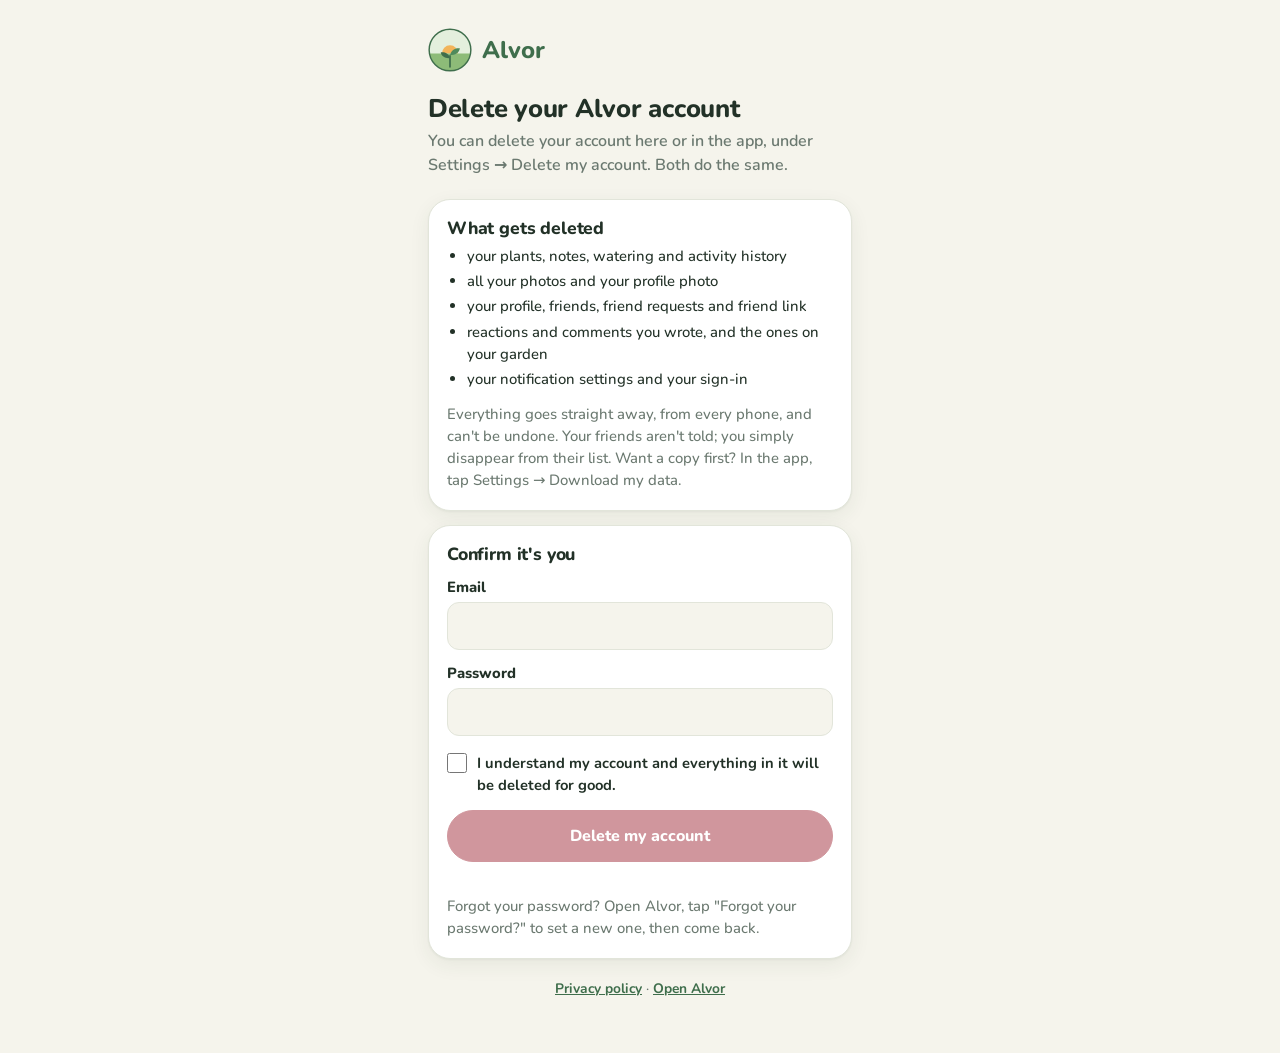
==== delete-account.html @ 07b19ea3 "Add files via upload" ====
<!doctype html>
<html lang="en">
<head>
<meta charset="utf-8">
<meta name="viewport" content="width=device-width, initial-scale=1, viewport-fit=cover">
<meta name="theme-color" content="#F5F4EC">
<title>Alvor · Delete your account</title>
<link rel="icon" href="icon-192.png">
<link rel="preconnect" href="https://fonts.googleapis.com">
<link rel="preconnect" href="https://fonts.gstatic.com" crossorigin>
<link href="https://fonts.googleapis.com/css2?family=Nunito:wght@500;600;700;800&display=swap" rel="stylesheet">
<style>
:root{
  --bg:#F5F4EC; --surface:#FFFFFF; --ink:#223127; --muted:#6B7970; --line:#E2E5DA;
  --fern:#3F6E4C; --fern-soft:#E7F0E2; --on-fern:#FFFFFF;
  --shadow:0 1px 2px rgba(40,60,40,.05), 0 6px 20px rgba(40,70,40,.07);
}
@media (prefers-color-scheme: dark){ :root{ --bg:#141A16; --surface:#1C241E; --ink:#E6EDE7; --muted:#9DAAA1; --line:#2C3830; --fern:#7CB88E; --fern-soft:#223328; --on-fern:#0E1711; --shadow:none; } }
:root{box-sizing:border-box;padding-top:env(safe-area-inset-top,0px);padding-bottom:env(safe-area-inset-bottom,0px)}
*,*::before,*::after{box-sizing:inherit}
html{height:100%}
body{margin:0;min-height:100%;background:var(--bg);color:var(--ink);font:500 16px/1.5 "Nunito","Segoe UI",system-ui,sans-serif;-webkit-text-size-adjust:100%}
main{max-width:460px;margin:0 auto;padding:28px 18px 40px}
h1,h2{font-weight:800;line-height:1.15;margin:0;letter-spacing:-.01em}
.logo{display:flex;align-items:center;gap:10px;margin-bottom:22px}
.logo svg{width:44px;height:44px}
.logo b{font-size:1.5rem;font-weight:800;color:var(--fern)}
.hero{display:flex;align-items:center;gap:14px;margin-bottom:8px}
.av{width:60px;height:60px;border-radius:50%;overflow:hidden;background:var(--fern-soft);color:var(--fern);display:flex;align-items:center;justify-content:center;font-weight:800;font-size:1.5rem;flex-shrink:0}
.av img{width:100%;height:100%;object-fit:cover;display:block}
.hero h1{font-size:1.6rem}
.lead{color:var(--muted);font-weight:600;margin:6px 0 22px}
.step{background:var(--surface);border-radius:22px;padding:18px;box-shadow:var(--shadow);margin-bottom:14px;border:1px solid var(--line)}
.step h2{font-size:1.1rem;display:flex;align-items:center;gap:10px;margin-bottom:6px}
.num{width:28px;height:28px;border-radius:50%;background:var(--fern);color:var(--on-fern);display:inline-flex;align-items:center;justify-content:center;font-size:.9rem;flex-shrink:0}
.step p{margin:0 0 12px;color:var(--muted);font-size:.93rem}
.step p:last-child{margin-bottom:0}
.btn{display:flex;align-items:center;justify-content:center;width:100%;border:1px solid var(--line);background:var(--surface);color:var(--ink);border-radius:999px;padding:13px 16px;font:inherit;font-weight:800;text-decoration:none;cursor:pointer}
.btn.primary{background:var(--fern);border-color:var(--fern);color:var(--on-fern);box-shadow:0 3px 10px color-mix(in srgb,var(--fern) 30%,transparent)}
.btn+.btn{margin-top:10px}
.small{font-size:.86rem;color:var(--muted)}
.linkish{background:none;border:0;padding:0;font:inherit;color:var(--fern);font-weight:800;text-decoration:underline;cursor:pointer}
.warn{background:var(--fern-soft);border-radius:14px;padding:10px 12px;font-size:.88rem;color:var(--ink);margin:0 0 12px}
.foot{text-align:center;margin-top:20px}
[hidden]{display:none!important}
</style>
<style>
:root{--danger:#A3303D;--danger-soft:#F5DDE0}
@media (prefers-color-scheme: dark){ :root{ --danger:#EE8A94; --danger-soft:#3A1E22; } }
h1{font-size:1.6rem;margin-bottom:6px}
ul{margin:0 0 12px;padding-left:20px;color:var(--ink);font-size:.93rem}
li{margin:3px 0}
label{display:block;font-weight:800;font-size:.92rem;margin:12px 0 4px}
input[type=email],input[type=password]{width:100%;border:1px solid var(--line);background:var(--bg);color:var(--ink);border-radius:12px;padding:11px 12px;font:inherit}
.tick{display:flex;gap:10px;align-items:flex-start;font-weight:700;font-size:.92rem;margin:16px 0 14px}
.tick input{width:20px;height:20px;margin:1px 0 0;accent-color:var(--danger);flex-shrink:0}
.btn.danger{background:var(--danger);border-color:var(--danger);color:var(--surface)}
.btn:disabled{opacity:.5;cursor:default}
.msg{min-height:1.4em;margin:12px 0 0;font-weight:700;color:var(--danger);font-size:.92rem}
a{color:var(--fern);font-weight:700}
.done h2{font-size:1.2rem;margin-bottom:8px}
</style>
</head>
<body>
<main>
  <div class="logo"><svg xmlns="http://www.w3.org/2000/svg" viewBox="12 12 76 76" aria-hidden="true"><circle cx="50" cy="50" r="36" fill="#E4EFDD"/><path d="M36 56a14 14 0 0 1 28 0z" fill="#F2B45A"/><path d="M14.5 56A36 36 0 0 0 85.5 56Z" fill="#8DBB78"/><path d="M50 79V60" stroke="#3F6E4C" stroke-width="3" stroke-linecap="round"/><path d="M50 64c-2-8-9-11-16-10 1 7 8 11 16 10z" fill="#3F6E4C"/><path d="M50 59c2-9 9-13 17-12-1 8-8 12-17 12z" fill="#4F8A5B"/><circle cx="50" cy="50" r="36" fill="none" stroke="#3F6E4C" stroke-width="2.5"/></svg><b>Alvor</b></div>
  <h1>Delete your Alvor account</h1>
  <p class="lead">You can delete your account here or in the app, under Settings → Delete my account. Both do the same.</p>

  <div class="step" id="info">
    <h2>What gets deleted</h2>
    <ul>
      <li>your plants, notes, watering and activity history</li>
      <li>all your photos and your profile photo</li>
      <li>your profile, friends, friend requests and friend link</li>
      <li>reactions and comments you wrote, and the ones on your garden</li>
      <li>your notification settings and your sign-in</li>
    </ul>
    <p>Everything goes straight away, from every phone, and can't be undone. Your friends aren't told; you simply disappear from their list. Want a copy first? In the app, tap Settings → Download my data.</p>
  </div>

  <div class="step" id="form">
    <h2>Confirm it's you</h2>
    <form id="f" autocomplete="on" novalidate>
      <label for="email">Email</label>
      <input id="email" type="email" autocomplete="email" autocapitalize="none" spellcheck="false" required>
      <label for="pass">Password</label>
      <input id="pass" type="password" autocomplete="current-password" required>
      <label class="tick"><input type="checkbox" id="sure"><span>I understand my account and everything in it will be deleted for good.</span></label>
      <button class="btn danger" id="go" type="submit" disabled>Delete my account</button>
    </form>
    <p class="msg" id="msg" role="alert"></p>
    <p class="small">Forgot your password? Open Alvor, tap "Forgot your password?" to set a new one, then come back. <span id="mailRow" hidden>Or write to <a id="mail" href="#"></a> from your account's email.</span></p>
  </div>

  <div class="step done" id="done" hidden>
    <h2>Your account has been deleted</h2>
    <p>Everything in it is gone. If Alvor is installed on a phone, you can uninstall it. Thank you for growing with Alvor.</p>
  </div>

  <p class="foot small"><a href="privacy.html">Privacy policy</a> · <a href="./">Open Alvor</a></p>
</main>
<script>
const SUPABASE_URL = "https://ihufhwnwzmzuhfxiwbal.supabase.co";
const SUPABASE_KEY = "sb_publishable_v82YQhQIPQ31xuOArsKzGg_6LZ7e1US";
/* The email for privacy questions (same as in privacy.html). */
const CONTACT_EMAIL = "";

const $ = s => document.querySelector(s);
if(CONTACT_EMAIL){ $("#mail").href = "mailto:" + CONTACT_EMAIL + "?subject=" + encodeURIComponent("Delete my Alvor account"); $("#mail").textContent = CONTACT_EMAIL; $("#mailRow").hidden = false; }
$("#sure").addEventListener("change", () => { $("#go").disabled = !$("#sure").checked; });
$("#f").addEventListener("submit", async e => {
  e.preventDefault();
  const email = $("#email").value.trim().toLowerCase(), password = $("#pass").value;
  const say = m => { $("#msg").textContent = m; };
  if(!email || !password){ say("Enter your email and password."); return; }
  $("#go").disabled = true; say("");
  try{
    // 1. Sign in, to prove it's you.
    const r = await fetch(`${SUPABASE_URL}/auth/v1/token?grant_type=password`, {method:"POST",
      headers:{"Content-Type":"application/json", "apikey":SUPABASE_KEY}, body:JSON.stringify({email, password})});
    const s = await r.json().catch(() => ({}));
    if(!r.ok || !s.access_token){ say("That email and password don't match an Alvor account."); $("#go").disabled = false; return; }
    // 2. Delete everything.
    const d = await fetch(`${SUPABASE_URL}/functions/v1/account`, {method:"POST",
      headers:{"Content-Type":"application/json", "apikey":SUPABASE_KEY, "Authorization":"Bearer " + s.access_token},
      body:JSON.stringify({action:"delete", password})});
    const j = await d.json().catch(() => ({}));
    if(!d.ok){ say(j.error || "Couldn't delete the account. Try again in a minute."); $("#go").disabled = false; return; }
    $("#pass").value = "";
    $("#form").hidden = true; $("#info").hidden = true; $("#done").hidden = false;
    $("#done").scrollIntoView({block:"start"});
  }catch(err){ say("Couldn't reach Alvor. Check your connection and try again."); $("#go").disabled = false; }
});
</script>
</body>
</html>
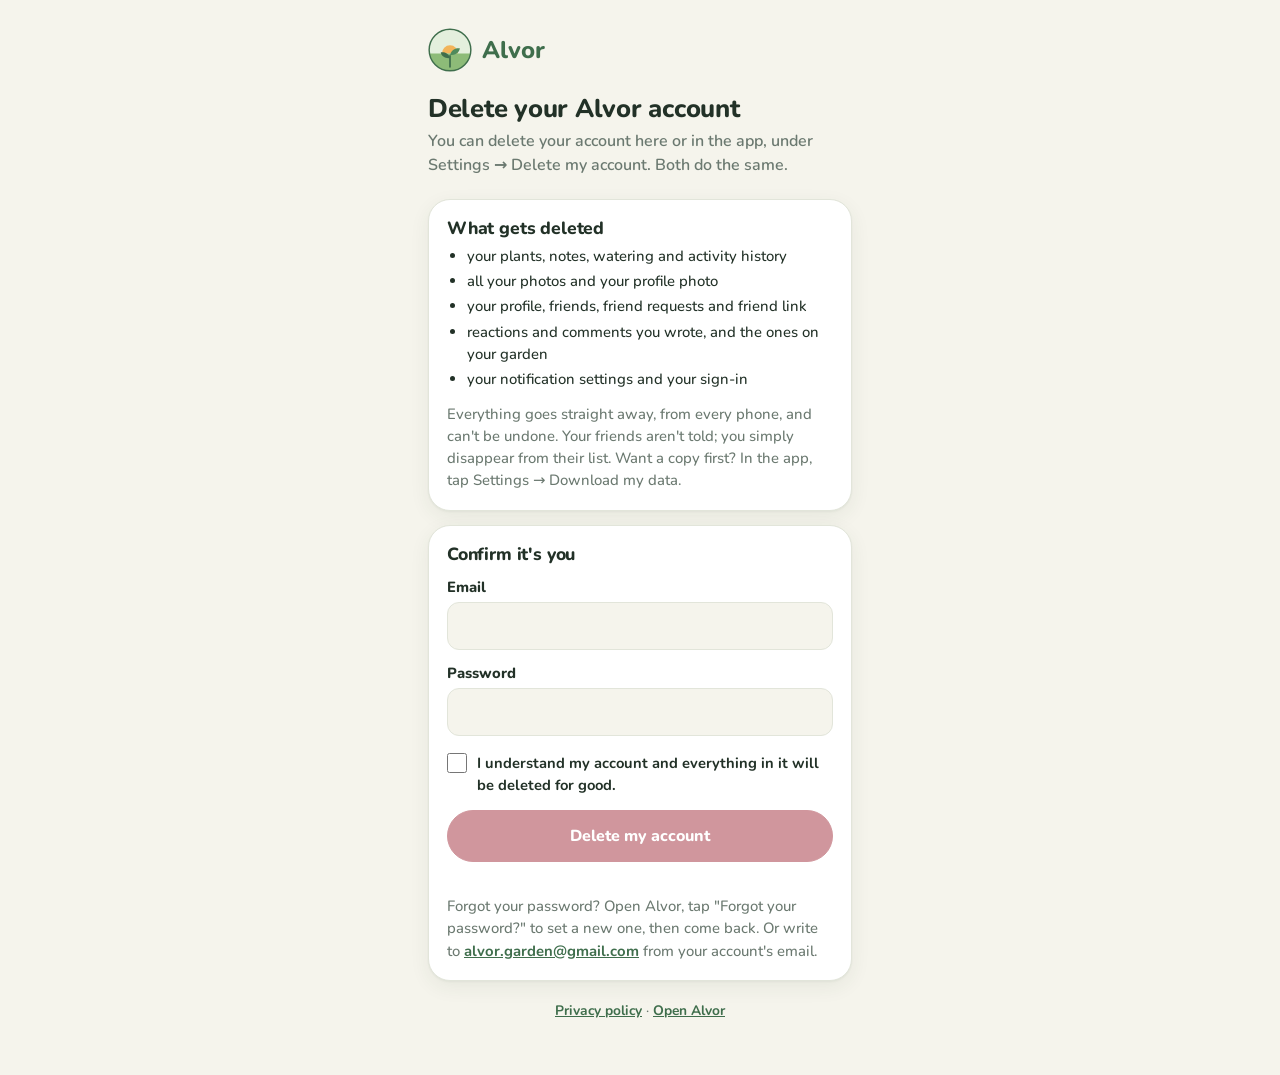
==== commit ca73121f: "Update delete-account.html" ====
--- a/delete-account.html
+++ b/delete-account.html
@@ -104,7 +104,7 @@
 const SUPABASE_URL = "https://ihufhwnwzmzuhfxiwbal.supabase.co";
 const SUPABASE_KEY = "sb_publishable_v82YQhQIPQ31xuOArsKzGg_6LZ7e1US";
 /* The email for privacy questions (same as in privacy.html). */
-const CONTACT_EMAIL = "";
+const CONTACT_EMAIL = "alvor.garden@gmail.com";
 
 const $ = s => document.querySelector(s);
 if(CONTACT_EMAIL){ $("#mail").href = "mailto:" + CONTACT_EMAIL + "?subject=" + encodeURIComponent("Delete my Alvor account"); $("#mail").textContent = CONTACT_EMAIL; $("#mailRow").hidden = false; }
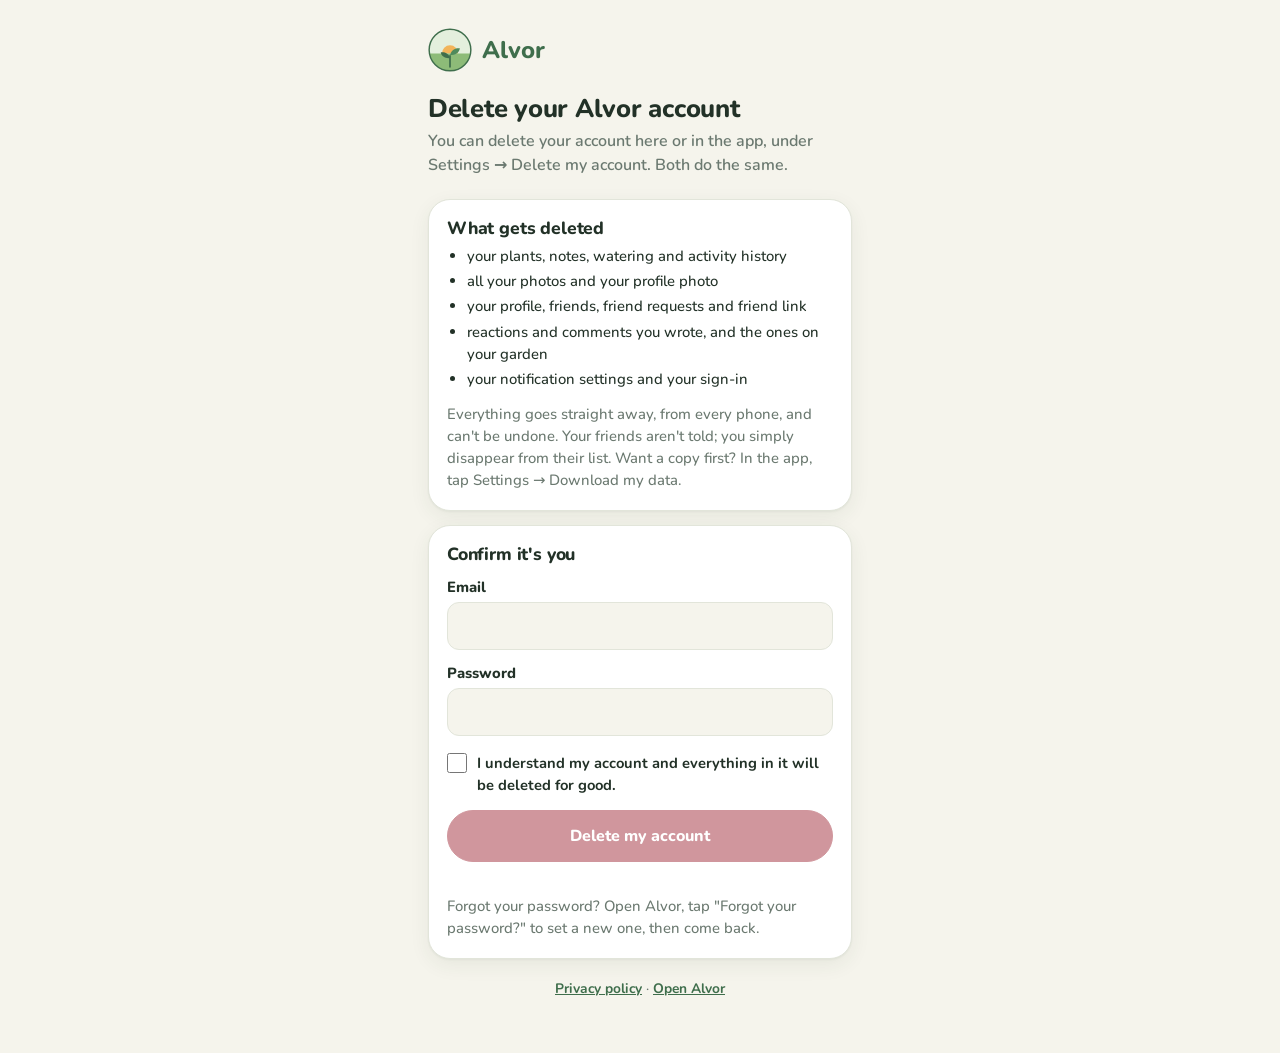
==== commit 457176d2: "Add files via upload" ====
--- a/delete-account.html
+++ b/delete-account.html
@@ -104,33 +104,67 @@
 const SUPABASE_URL = "https://ihufhwnwzmzuhfxiwbal.supabase.co";
 const SUPABASE_KEY = "sb_publishable_v82YQhQIPQ31xuOArsKzGg_6LZ7e1US";
 /* The email for privacy questions (same as in privacy.html). */
-const CONTACT_EMAIL = "alvor.garden@gmail.com";
+const CONTACT_EMAIL = "";
 
+/* English or Spanish: the choice made in Alvor on this phone, or the phone's language (?lang=es or ?lang=en also works). */
+const ES = {
+  "Delete your Alvor account":"Borra tu cuenta de Alvor", "Alvor · Delete your account":"Alvor · Borrar tu cuenta",
+  "You can delete your account here or in the app, under Settings → Delete my account. Both do the same.":"Puedes borrar tu cuenta aquí o en la app, en Ajustes → Borrar mi cuenta. Las dos hacen lo mismo.",
+  "What gets deleted":"Qué se borra", "your plants, notes, watering and activity history":"tus plantas, notas, riegos e historial de actividad",
+  "all your photos and your profile photo":"todas tus fotos y tu foto de perfil", "your profile, friends, friend requests and friend link":"tu perfil, amigos, solicitudes de amistad y enlace de amistad",
+  "reactions and comments you wrote, and the ones on your garden":"las reacciones y comentarios que escribiste, y los de tu jardín", "your notification settings and your sign-in":"tus ajustes de avisos y tu inicio de sesión",
+  "Everything goes straight away, from every phone, and can't be undone. Your friends aren't told; you simply disappear from their list. Want a copy first? In the app, tap Settings → Download my data.":"Todo se borra en el momento, de todos los móviles, y no se puede deshacer. A tus amigos no se les avisa; simplemente desapareces de su lista. ¿Quieres una copia antes? En la app, toca Ajustes → Descargar mis datos.",
+  "Confirm it's you":"Confirma que eres tú", "Email":"Correo", "Password":"Contraseña",
+  "I understand my account and everything in it will be deleted for good.":"Entiendo que mi cuenta y todo lo que contiene se borrarán para siempre.", "Delete my account":"Borrar mi cuenta",
+  "Forgot your password? Open Alvor, tap \"Forgot your password?\" to set a new one, then come back.":"¿Has olvidado la contraseña? Abre Alvor, toca «¿Has olvidado la contraseña?» para poner una nueva y vuelve aquí.",
+  "Or write to":"O escribe a", "from your account's email.":"desde el correo de tu cuenta.", "Your account has been deleted":"Tu cuenta se ha borrado",
+  "Everything in it is gone. If Alvor is installed on a phone, you can uninstall it. Thank you for growing with Alvor.":"Todo lo que contenía ya no está. Si tienes Alvor instalada en un móvil, puedes desinstalarla. Gracias por crecer con Alvor.",
+  "Privacy policy":"Política de privacidad", "Open Alvor":"Abrir Alvor", "Delete my Alvor account":"Borrar mi cuenta de Alvor",
+  "Enter your email and password.":"Escribe tu correo y tu contraseña.", "That email and password don't match an Alvor account.":"Ese correo y esa contraseña no corresponden a ninguna cuenta de Alvor.",
+  "Couldn't delete the account. Try again in a minute.":"No se ha podido borrar la cuenta. Vuelve a intentarlo en un minuto.",
+  "Couldn't reach Alvor. Check your connection and try again.":"No se ha podido conectar con Alvor. Revisa la conexión y vuelve a intentarlo.",
+  "That password isn't right.":"Esa contraseña no es correcta.",
+  "This is the owner's account, which runs Alvor's invitations and reports. It can only be removed from the Supabase dashboard.":"Esta es la cuenta del dueño, que gestiona las invitaciones y denuncias de Alvor. Solo se puede borrar desde el panel de Supabase.",
+  "Couldn't remove your photos. Nothing was deleted; try again in a minute.":"No se han podido quitar tus fotos. No se ha borrado nada; vuelve a intentarlo en un minuto.",
+  "Your photos were removed, but the account couldn't be deleted. Try again in a minute.":"Tus fotos se han quitado, pero no se ha podido borrar la cuenta. Vuelve a intentarlo en un minuto.",
+  "Please sign in again.":"Vuelve a iniciar sesión."
+};
+const LANG = (() => { const q = (location.search.match(/[?&]lang=(en|es)\b/) || [])[1]; if(q) return q;
+  let c = null; try{ c = localStorage.getItem("alvor-lang"); }catch(e){}
+  if(c === "en" || c === "es") return c;
+  return (navigator.languages || [navigator.language || "en"]).map(l => String(l).slice(0, 2).toLowerCase()).find(l => l === "en" || l === "es") || "en"; })();
+const T = s => LANG === "es" && ES[s] != null ? ES[s] : s;
+if(LANG !== "en"){
+  document.documentElement.lang = LANG; document.title = T(document.title);
+  const w = document.createTreeWalker(document.body, NodeFilter.SHOW_TEXT), nodes = [];
+  while(w.nextNode()) nodes.push(w.currentNode);
+  nodes.forEach(n => { const k = n.nodeValue.trim(); if(k && ES[k] != null) n.nodeValue = n.nodeValue.replace(k, ES[k]); });
+}
 const $ = s => document.querySelector(s);
-if(CONTACT_EMAIL){ $("#mail").href = "mailto:" + CONTACT_EMAIL + "?subject=" + encodeURIComponent("Delete my Alvor account"); $("#mail").textContent = CONTACT_EMAIL; $("#mailRow").hidden = false; }
+if(CONTACT_EMAIL){ $("#mail").href = "mailto:" + CONTACT_EMAIL + "?subject=" + encodeURIComponent(T("Delete my Alvor account")); $("#mail").textContent = CONTACT_EMAIL; $("#mailRow").hidden = false; }
 $("#sure").addEventListener("change", () => { $("#go").disabled = !$("#sure").checked; });
 $("#f").addEventListener("submit", async e => {
   e.preventDefault();
   const email = $("#email").value.trim().toLowerCase(), password = $("#pass").value;
   const say = m => { $("#msg").textContent = m; };
-  if(!email || !password){ say("Enter your email and password."); return; }
+  if(!email || !password){ say(T("Enter your email and password.")); return; }
   $("#go").disabled = true; say("");
   try{
     // 1. Sign in, to prove it's you.
     const r = await fetch(`${SUPABASE_URL}/auth/v1/token?grant_type=password`, {method:"POST",
       headers:{"Content-Type":"application/json", "apikey":SUPABASE_KEY}, body:JSON.stringify({email, password})});
     const s = await r.json().catch(() => ({}));
-    if(!r.ok || !s.access_token){ say("That email and password don't match an Alvor account."); $("#go").disabled = false; return; }
+    if(!r.ok || !s.access_token){ say(T("That email and password don't match an Alvor account.")); $("#go").disabled = false; return; }
     // 2. Delete everything.
     const d = await fetch(`${SUPABASE_URL}/functions/v1/account`, {method:"POST",
       headers:{"Content-Type":"application/json", "apikey":SUPABASE_KEY, "Authorization":"Bearer " + s.access_token},
       body:JSON.stringify({action:"delete", password})});
     const j = await d.json().catch(() => ({}));
-    if(!d.ok){ say(j.error || "Couldn't delete the account. Try again in a minute."); $("#go").disabled = false; return; }
+    if(!d.ok){ say(T(j.error || "Couldn't delete the account. Try again in a minute.")); $("#go").disabled = false; return; }
     $("#pass").value = "";
     $("#form").hidden = true; $("#info").hidden = true; $("#done").hidden = false;
     $("#done").scrollIntoView({block:"start"});
-  }catch(err){ say("Couldn't reach Alvor. Check your connection and try again."); $("#go").disabled = false; }
+  }catch(err){ say(T("Couldn't reach Alvor. Check your connection and try again.")); $("#go").disabled = false; }
 });
 </script>
 </body>
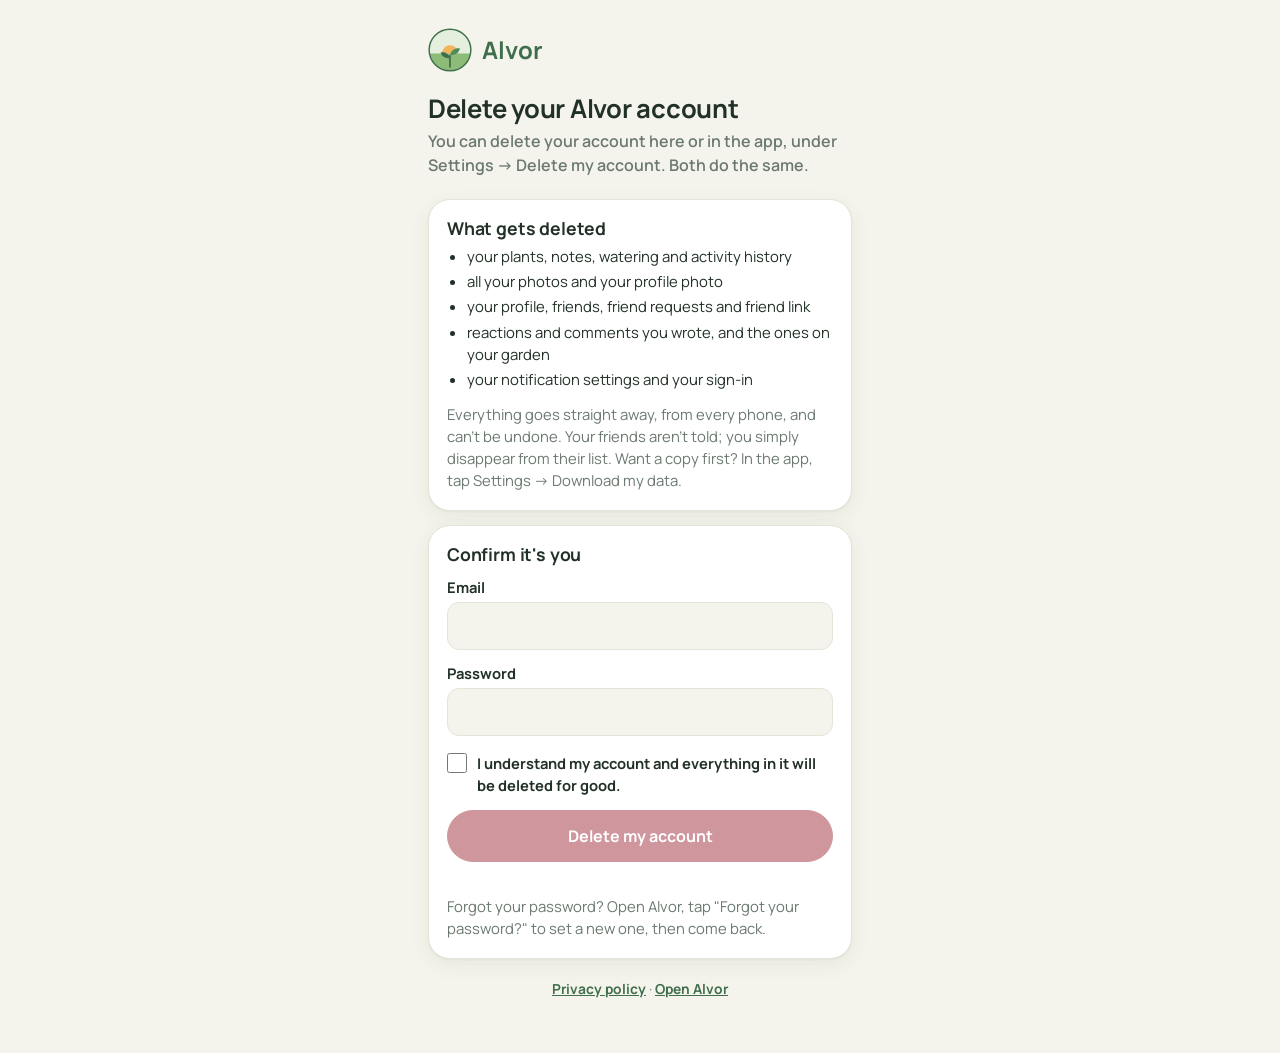
==== commit 1cf4a9b7: "Discoveries and the garden journal; safer photo sync; fonts and contrast - Discoveries: 15 small mar" ====
--- a/delete-account.html
+++ b/delete-account.html
@@ -8,7 +8,7 @@
 <link rel="icon" href="icon-192.png">
 <link rel="preconnect" href="https://fonts.googleapis.com">
 <link rel="preconnect" href="https://fonts.gstatic.com" crossorigin>
-<link href="https://fonts.googleapis.com/css2?family=Nunito:wght@500;600;700;800&display=swap" rel="stylesheet">
+<link href="https://fonts.googleapis.com/css2?family=Manrope:wght@400;500;600;700&display=swap" rel="stylesheet">
 <style>
 :root{
   --bg:#F5F4EC; --surface:#FFFFFF; --ink:#223127; --muted:#6B7970; --line:#E2E5DA;
@@ -19,14 +19,14 @@
 :root{box-sizing:border-box;padding-top:env(safe-area-inset-top,0px);padding-bottom:env(safe-area-inset-bottom,0px)}
 *,*::before,*::after{box-sizing:inherit}
 html{height:100%}
-body{margin:0;min-height:100%;background:var(--bg);color:var(--ink);font:500 16px/1.5 "Nunito","Segoe UI",system-ui,sans-serif;-webkit-text-size-adjust:100%}
+body{margin:0;min-height:100%;background:var(--bg);color:var(--ink);font:400 16px/1.5 "Manrope","Segoe UI",system-ui,sans-serif;-webkit-text-size-adjust:100%}
 main{max-width:460px;margin:0 auto;padding:28px 18px 40px}
-h1,h2{font-weight:800;line-height:1.15;margin:0;letter-spacing:-.01em}
+h1,h2{font-weight:700;line-height:1.15;margin:0;letter-spacing:-.01em}
 .logo{display:flex;align-items:center;gap:10px;margin-bottom:22px}
 .logo svg{width:44px;height:44px}
-.logo b{font-size:1.5rem;font-weight:800;color:var(--fern)}
+.logo b{font-size:1.5rem;font-weight:700;color:var(--fern)}
 .hero{display:flex;align-items:center;gap:14px;margin-bottom:8px}
-.av{width:60px;height:60px;border-radius:50%;overflow:hidden;background:var(--fern-soft);color:var(--fern);display:flex;align-items:center;justify-content:center;font-weight:800;font-size:1.5rem;flex-shrink:0}
+.av{width:60px;height:60px;border-radius:50%;overflow:hidden;background:var(--fern-soft);color:var(--fern);display:flex;align-items:center;justify-content:center;font-weight:700;font-size:1.5rem;flex-shrink:0}
 .av img{width:100%;height:100%;object-fit:cover;display:block}
 .hero h1{font-size:1.6rem}
 .lead{color:var(--muted);font-weight:600;margin:6px 0 22px}
@@ -35,11 +35,11 @@
 .num{width:28px;height:28px;border-radius:50%;background:var(--fern);color:var(--on-fern);display:inline-flex;align-items:center;justify-content:center;font-size:.9rem;flex-shrink:0}
 .step p{margin:0 0 12px;color:var(--muted);font-size:.93rem}
 .step p:last-child{margin-bottom:0}
-.btn{display:flex;align-items:center;justify-content:center;width:100%;border:1px solid var(--line);background:var(--surface);color:var(--ink);border-radius:999px;padding:13px 16px;font:inherit;font-weight:800;text-decoration:none;cursor:pointer}
+.btn{display:flex;align-items:center;justify-content:center;width:100%;border:1px solid var(--line);background:var(--surface);color:var(--ink);border-radius:999px;padding:13px 16px;font:inherit;font-weight:700;text-decoration:none;cursor:pointer}
 .btn.primary{background:var(--fern);border-color:var(--fern);color:var(--on-fern);box-shadow:0 3px 10px color-mix(in srgb,var(--fern) 30%,transparent)}
 .btn+.btn{margin-top:10px}
 .small{font-size:.86rem;color:var(--muted)}
-.linkish{background:none;border:0;padding:0;font:inherit;color:var(--fern);font-weight:800;text-decoration:underline;cursor:pointer}
+.linkish{background:none;border:0;padding:0;font:inherit;color:var(--fern);font-weight:700;text-decoration:underline;cursor:pointer}
 .warn{background:var(--fern-soft);border-radius:14px;padding:10px 12px;font-size:.88rem;color:var(--ink);margin:0 0 12px}
 .foot{text-align:center;margin-top:20px}
 [hidden]{display:none!important}
@@ -50,7 +50,7 @@
 h1{font-size:1.6rem;margin-bottom:6px}
 ul{margin:0 0 12px;padding-left:20px;color:var(--ink);font-size:.93rem}
 li{margin:3px 0}
-label{display:block;font-weight:800;font-size:.92rem;margin:12px 0 4px}
+label{display:block;font-weight:700;font-size:.92rem;margin:12px 0 4px}
 input[type=email],input[type=password]{width:100%;border:1px solid var(--line);background:var(--bg);color:var(--ink);border-radius:12px;padding:11px 12px;font:inherit}
 .tick{display:flex;gap:10px;align-items:flex-start;font-weight:700;font-size:.92rem;margin:16px 0 14px}
 .tick input{width:20px;height:20px;margin:1px 0 0;accent-color:var(--danger);flex-shrink:0}
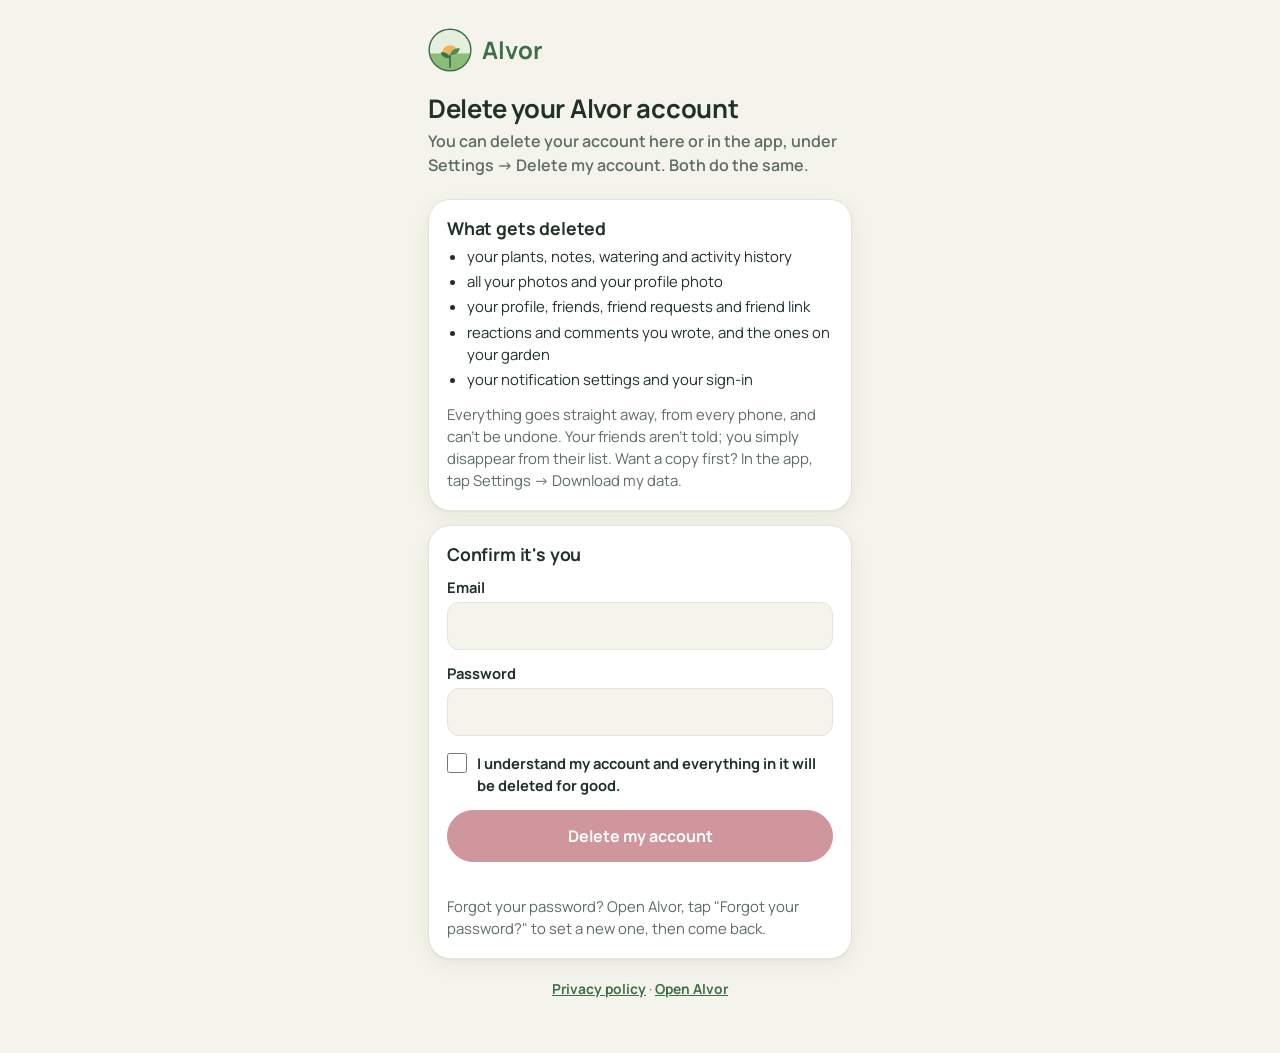
==== commit 5b6edf1a: "Phase F: accessibility everywhere, photo files left behind, usage counts, many plants - Photos: smal" ====
--- a/delete-account.html
+++ b/delete-account.html
@@ -11,7 +11,7 @@
 <link href="https://fonts.googleapis.com/css2?family=Manrope:wght@400;500;600;700&display=swap" rel="stylesheet">
 <style>
 :root{
-  --bg:#F5F4EC; --surface:#FFFFFF; --ink:#223127; --muted:#6B7970; --line:#E2E5DA;
+  --bg:#F5F4EC; --surface:#FFFFFF; --ink:#223127; --muted:#5E6C63; --line:#E2E5DA;
   --fern:#3F6E4C; --fern-soft:#E7F0E2; --on-fern:#FFFFFF;
   --shadow:0 1px 2px rgba(40,60,40,.05), 0 6px 20px rgba(40,70,40,.07);
 }
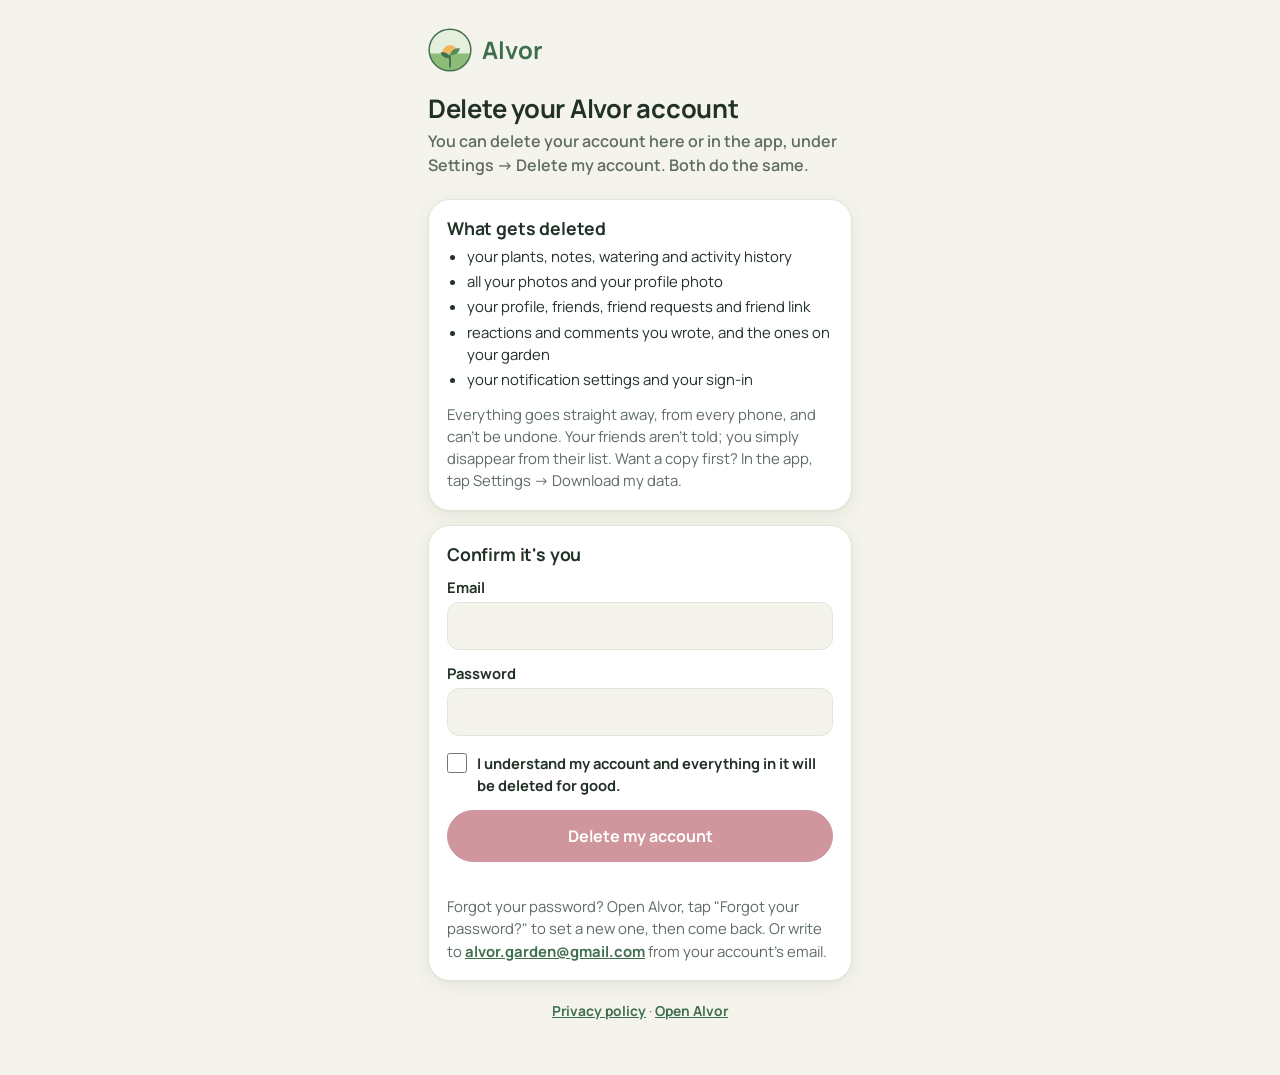
==== commit 24e59060: "Launch prepared: keep plants added in the old app after an early move; privacy contact, APK address " ====
--- a/delete-account.html
+++ b/delete-account.html
@@ -104,7 +104,7 @@
 const SUPABASE_URL = "https://ihufhwnwzmzuhfxiwbal.supabase.co";
 const SUPABASE_KEY = "sb_publishable_v82YQhQIPQ31xuOArsKzGg_6LZ7e1US";
 /* The email for privacy questions (same as in privacy.html). */
-const CONTACT_EMAIL = "";
+const CONTACT_EMAIL = "alvor.garden@gmail.com";
 
 /* English or Spanish: the choice made in Alvor on this phone, or the phone's language (?lang=es or ?lang=en also works). */
 const ES = {
